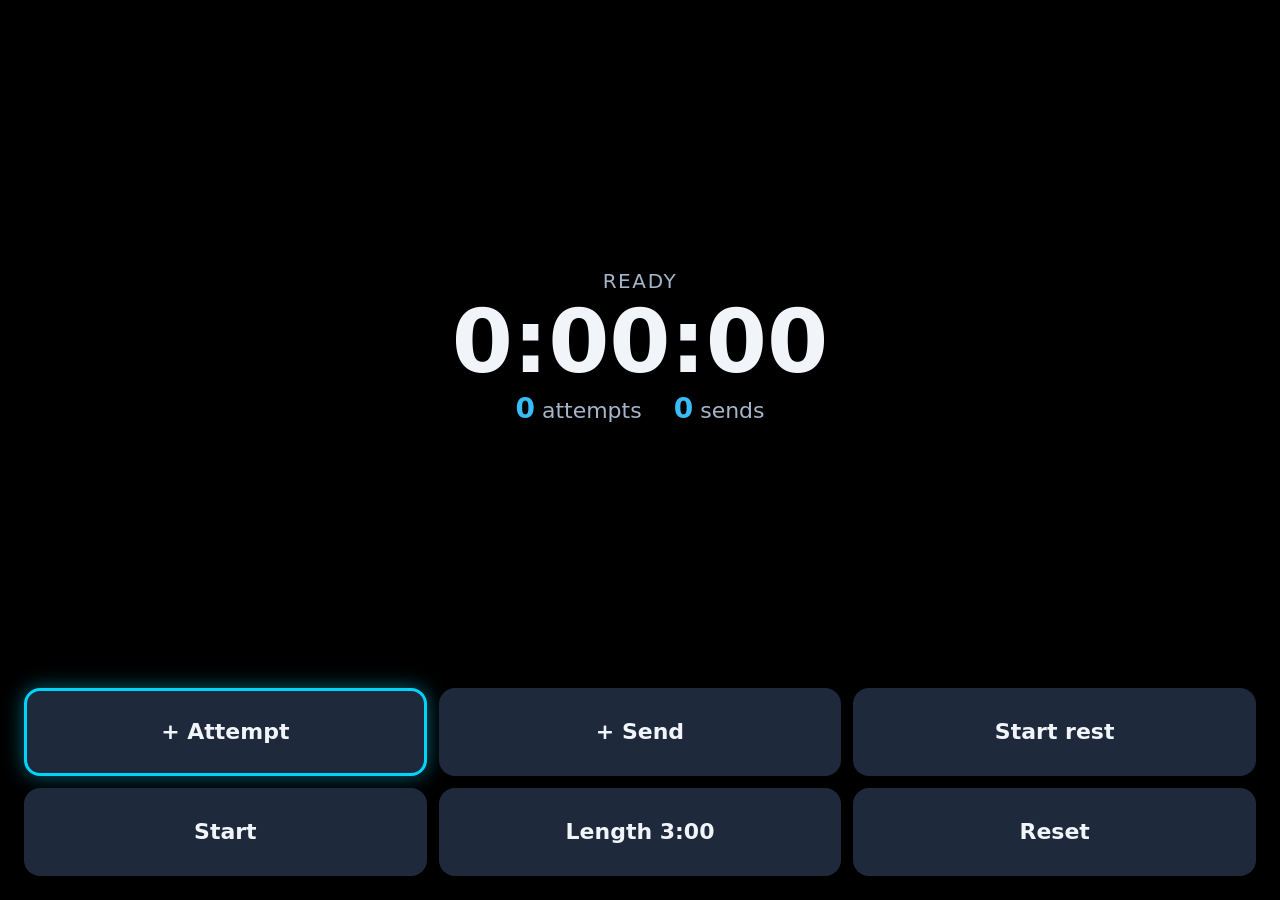
==== docs/glasses/index.html @ 110f07db "Add HarnessSync Session web app for Meta Ray-Ban Display A climbing session timer served from GitHub" ====
<!DOCTYPE html>
<html lang="en">
<head>
  <meta charset="utf-8">
  <meta name="viewport" content="width=device-width, initial-scale=1">
  <title>HarnessSync Session</title>
  <meta name="application-name" content="HarnessSync Session">
  <meta name="description" content="A climbing session timer for Meta Ray-Ban Display: session clock, attempt and send counters, and a rest countdown.">
  <meta name="mrbd-web-app-capable" content="yes">
  <link rel="stylesheet" href="glasses.css">
  <script src="glasses.js" defer></script>
</head>
<body>
  <main class="app-shell">
    <section class="readout">
      <p class="label" id="status" aria-live="polite">Ready</p>
      <p class="clock" id="session-clock">0:00:00</p>
      <p class="counts">
        <span><strong id="attempt-count">0</strong> <span id="attempt-label">attempts</span></span>
        <span><strong id="send-count">0</strong> <span id="send-label">sends</span></span>
      </p>
      <p class="rest hidden" id="rest-readout">Rest <span id="rest-clock">3:00</span></p>
    </section>

    <section class="controls">
      <button id="attempt-btn" autofocus>+ Attempt</button>
      <button id="send-btn">+ Send</button>
      <button id="rest-btn">Start rest</button>
      <button id="start-btn">Start</button>
      <button id="rest-length-btn">Length 3:00</button>
      <button id="reset-btn">Reset</button>
    </section>
  </main>
</body>
</html>
---- docs/glasses/glasses.css ----
/* Meta Ray-Ban Display is additive: black renders as transparent, so the
   background disappears and only bright text and accents are visible.
   600 x 600 is the validation target, but sizes derive from the viewport. */
:root {
  --text: #f1f5f9;
  --muted: #a5b4c8;
  --accent: #38bdf8;
  --rest: #fbbf24;
  --button: #1e293b;
  --focus: #00d4ff;
}

* { box-sizing: border-box; }

html, body {
  inline-size: 100%;
  block-size: 100%;
  margin: 0;
}

body {
  background: #000;
  color: var(--text);
  font: 20px/1.3 system-ui, -apple-system, "Segoe UI", Roboto, sans-serif;
}

.app-shell {
  display: grid;
  grid-template-rows: minmax(0, 1fr) auto;
  gap: 16px;
  inline-size: 100%;
  block-size: 100%;
  padding: 24px;
  overflow: hidden;
}

.readout {
  display: grid;
  align-content: center;
  justify-items: center;
  text-align: center;
  min-block-size: 0;
}

.readout p { margin: 0; }

.label {
  color: var(--muted);
  font-size: 20px;
  text-transform: uppercase;
  letter-spacing: 0.08em;
}

.clock {
  font-size: clamp(48px, 14vmin, 88px);
  font-weight: 700;
  font-variant-numeric: tabular-nums;
  line-height: 1.1;
}

.counts {
  display: flex;
  gap: 32px;
  color: var(--muted);
  font-size: 22px;
}

.counts strong {
  color: var(--accent);
  font-size: 28px;
}

.rest {
  margin-block-start: 8px !important;
  color: var(--rest);
  font-size: 28px;
  font-weight: 700;
  font-variant-numeric: tabular-nums;
}

.rest.done { color: var(--accent); }

.hidden { display: none; }

.controls {
  display: grid;
  grid-template-columns: repeat(3, minmax(0, 1fr));
  gap: 12px;
}

button {
  min-block-size: 88px;
  min-inline-size: 0;
  padding: 8px;
  border: 3px solid transparent;
  border-radius: 16px;
  background: var(--button);
  color: var(--text);
  font: inherit;
  font-size: 22px;
  font-weight: 600;
  transition: border-color 150ms ease, box-shadow 150ms ease;
}

button:focus-visible,
button:focus {
  outline: none;
  border-color: var(--focus);
  box-shadow: 0 0 20px rgba(0, 212, 255, 0.45);
}

button.armed {
  color: var(--rest);
}
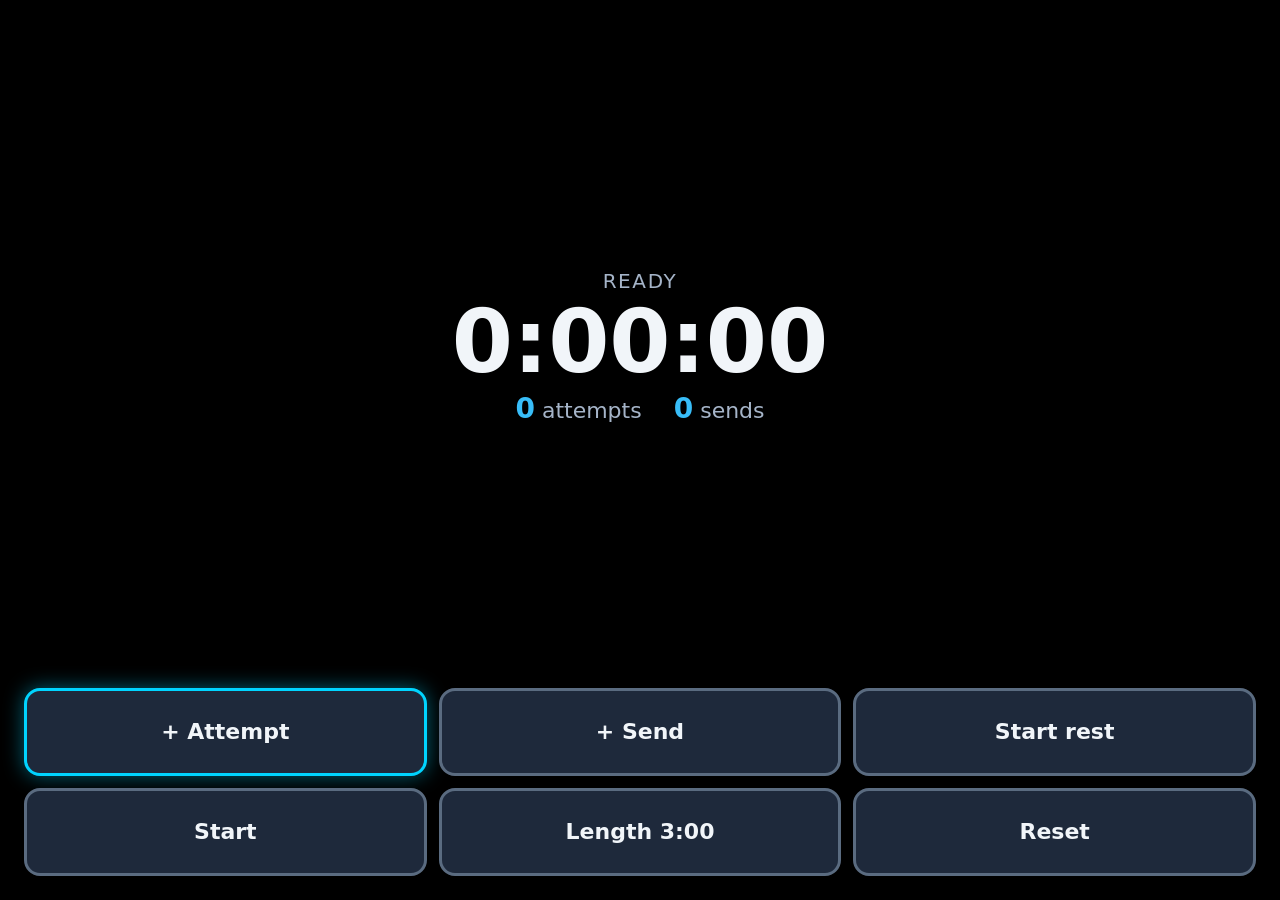
==== commit f4994784: "Fix the accessibility defects on the docs site and the dashboard charts Measured every contrast pair" ====
--- a/docs/glasses/index.html
+++ b/docs/glasses/index.html
@@ -12,6 +12,9 @@
 </head>
 <body>
   <main class="app-shell">
+    <!-- The display has no room for a title, but the page still needs one
+         heading so assistive tech can announce what this screen is. -->
+    <h1 class="visually-hidden">HarnessSync climbing session</h1>
     <section class="readout">
       <p class="label" id="status" aria-live="polite">Ready</p>
       <p class="clock" id="session-clock">0:00:00</p>
--- a/docs/glasses/glasses.css
+++ b/docs/glasses/glasses.css
@@ -7,6 +7,11 @@
   --accent: #38bdf8;
   --rest: #fbbf24;
   --button: #1e293b;
+  /* The button fill is only 1.44:1 against the page, so on a normal screen
+     the controls had no perceivable edge. This border carries it instead:
+     3.85:1 against the page, and 3.08:1 against --focus so the focused and
+     unfocused states still read as different. */
+  --button-edge: #5a6b80;
   --focus: #00d4ff;
 }
 
@@ -82,6 +87,19 @@
 
 .hidden { display: none; }
 
+/* Announced by screen readers, takes no space on the display. */
+.visually-hidden {
+  position: absolute;
+  width: 1px;
+  height: 1px;
+  margin: -1px;
+  padding: 0;
+  overflow: hidden;
+  clip-path: inset(50%);
+  white-space: nowrap;
+  border: 0;
+}
+
 .controls {
   display: grid;
   grid-template-columns: repeat(3, minmax(0, 1fr));
@@ -92,7 +110,7 @@
   min-block-size: 88px;
   min-inline-size: 0;
   padding: 8px;
-  border: 3px solid transparent;
+  border: 3px solid var(--button-edge);
   border-radius: 16px;
   background: var(--button);
   color: var(--text);
